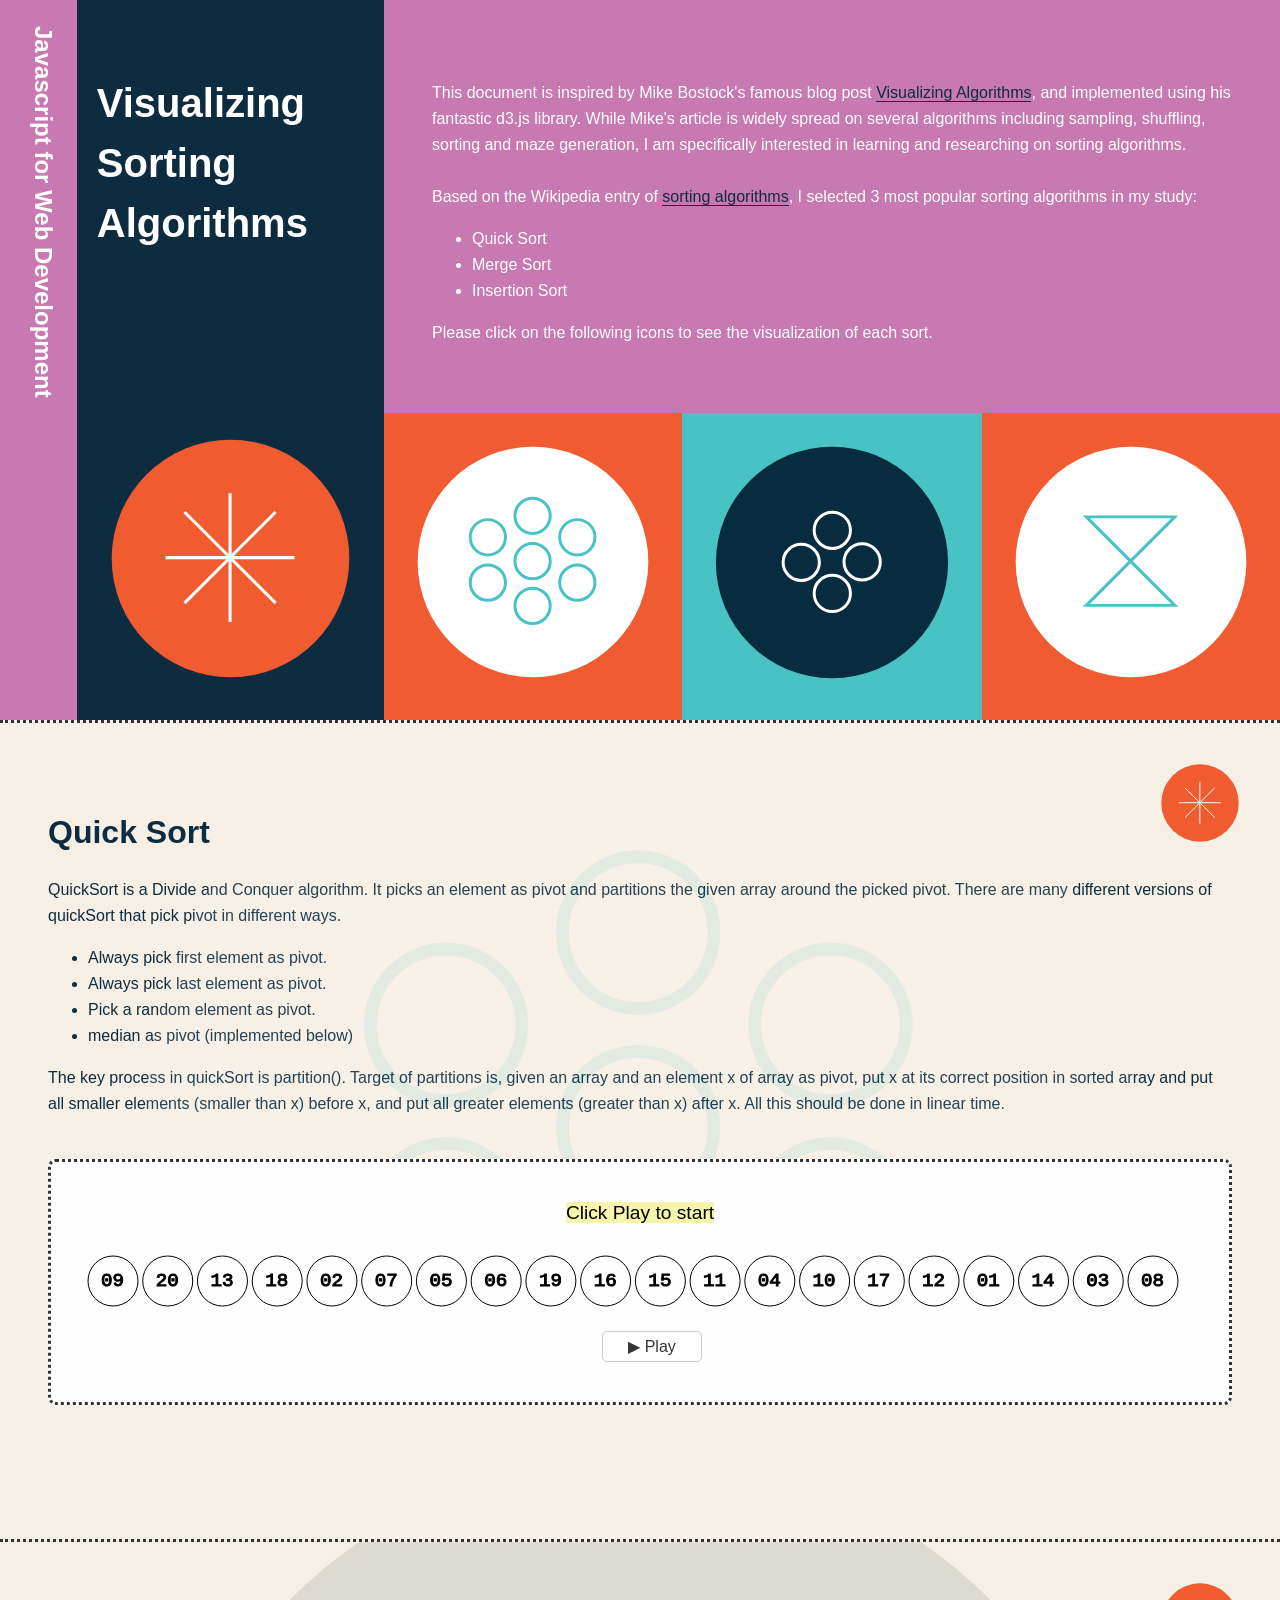
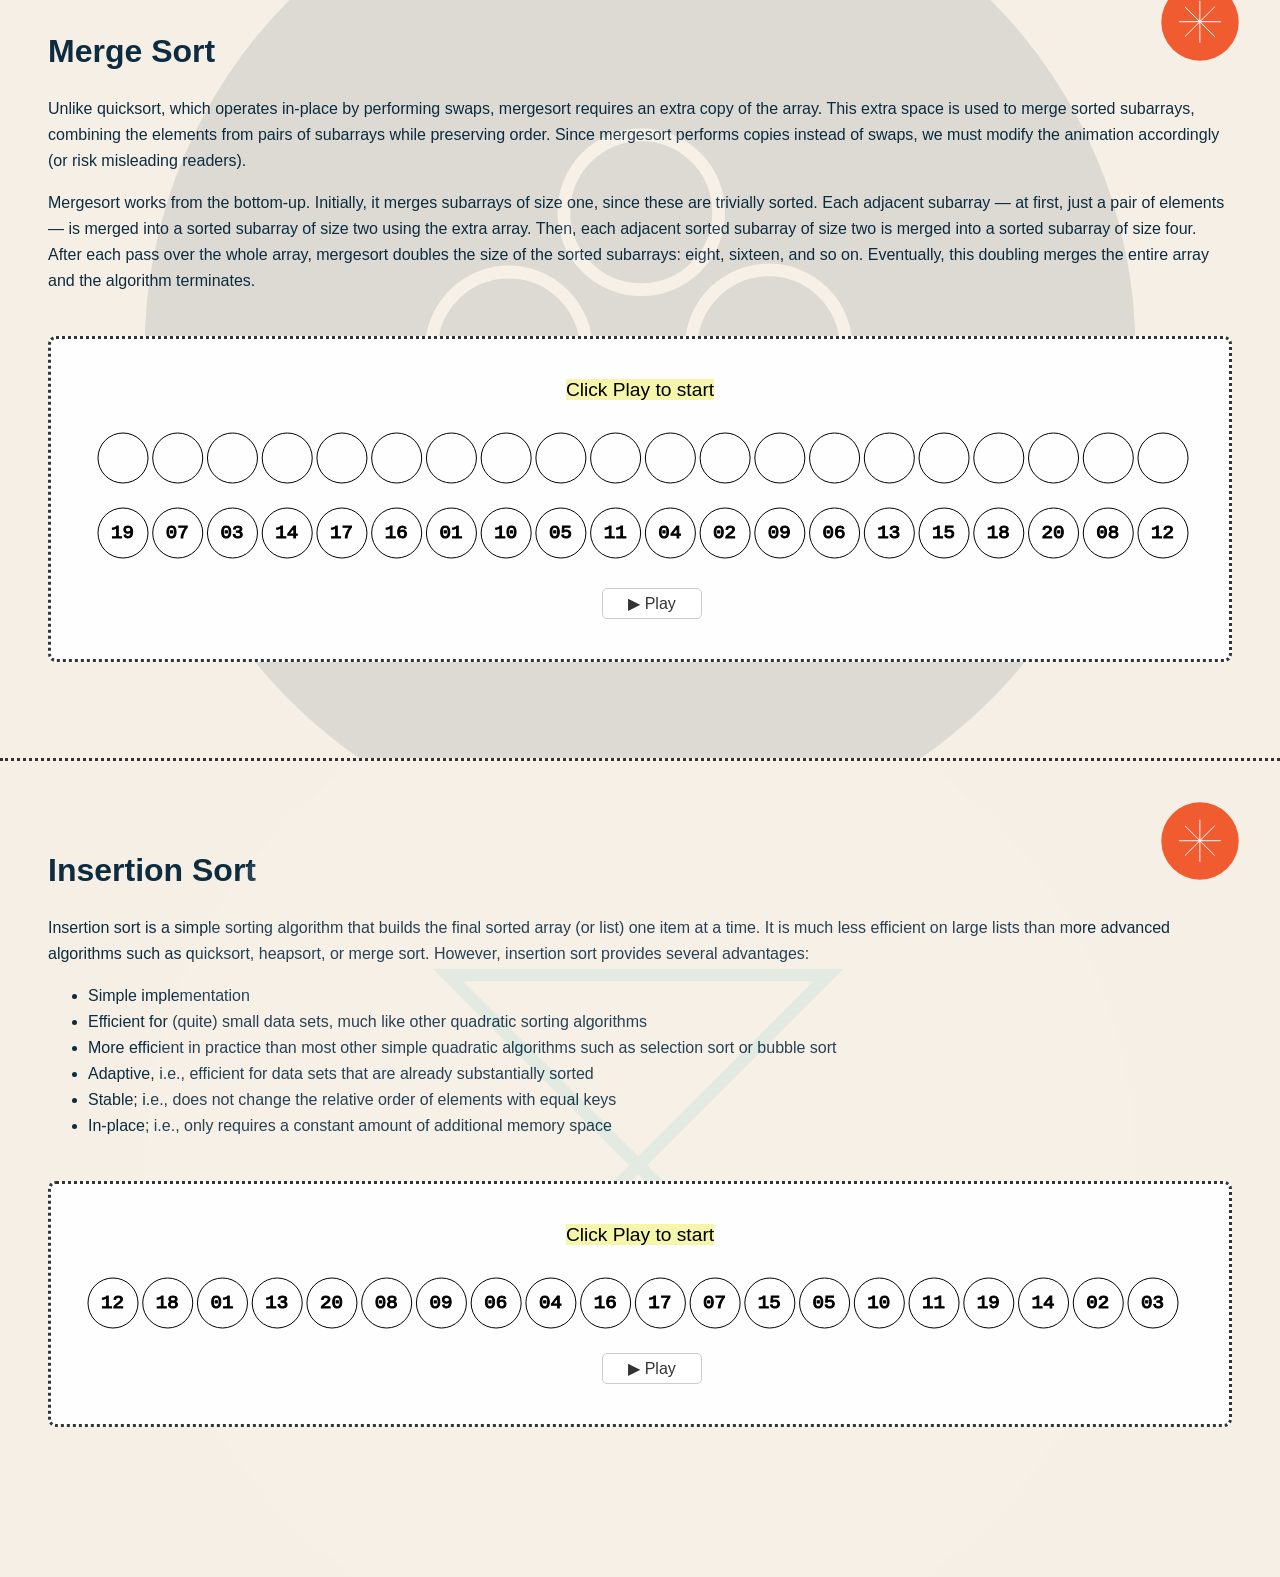
==== index.html @ 838d6e4e "first commit" ====
<!DOCTYPE html>
<html lang="en">
  <head>
    <meta charset="utf-8" />
    <title>Javascript for Web Development Project</title>
    <link rel="stylesheet" media="screen" href="/css/algo_style.css" />
    <meta name="viewport" content="width=device-width, initial-scale=1.0" />
    <script src="/js/d3.min.js"></script>
    <script src="/js/sorting_algo.js"></script>
  </head>
  <body>
    <section class="intro" id="intro">
      <header>
        <div id = 'classname'><h1>Javascript for Web Development</h1></div>
        <div id = 'subject'><h2>Visualizing Sorting Algorithms</h2>
           <div id = 'star_relative'>
            <span class="star_tooltip">Home</span>
          <img src = '/css/icon-star-01.svg'></img>
        </div>
        <div>
      </header>
      <div class="summary" id="summary">
        <div class = "intro_txt">
          <p>
          This document is inspired by Mike Bostock's famous blog post
          <a href='https://bost.ocks.org/mike/algorithms/'>Visualizing Algorithms</a>, and implemented using his fantastic d3.js
          library. While Mike's article is widely spread on several algorithms
          including sampling, shuffling, sorting and maze generation, I am
          specifically interested in learning and researching on sorting
          algorithms. 
          <br/><br/>
          Based on the Wikipedia entry of <a href='https://en.wikipedia.org/wiki/Sorting_algorithm'>sorting algorithms</a>, I
          selected 3 most popular sorting algorithms in my study: </p>
          <ul>
          <li>Quick Sort</li>
          <li>Merge Sort</li>
          <li>Insertion Sort </li>
          </ul>
          <p>Please click on the following icons to see the visualization of each sort.</p>
        </div>
        <div id = 'imgbox'>
        <div class='icon_img' id='img1'><img src = '/css/icon-circles-01.svg' onclick="document.location=document.location.toString().split('#')[0] + '#quicksort';return false;" ></img>
          <span class="img_tooltip">Quick Sort</span></div>
        <div class='icon_img' id='img2'><img  src = '/css/icon-black-circle-01.svg' onclick="document.location=document.location.toString().split('#')[0] + '#mergesort';return false;"></img>
          <span class="img_tooltip">Merge Sort</span></div>
        <div class='icon_img' id='img3'><img  src = '/css/icon-zigzag-01.svg' onclick="document.location=document.location.toString().split('#')[0] + '#insertionsort';return false;"></img>
          <span class="img_tooltip">Insertion Sort</span></div>
        </div>
      </div>
    </section>
    <section class="main" id="main">
      <div id="quicksort" class="animation shuffle">
      <h3>Quick Sort</h3>
      <div class = 'back_btn'> 
        <div class = 'back_relative'>
        <img src = '/css/icon-star-01.svg' onclick="document.location=document.location.toString().split('#')[0] + '#';return false;" ></img>
      <span class = 'backbtn_tooltip'>Back to home</span> </div>
    </div>
      <p>
        QuickSort is a Divide and Conquer algorithm. It picks an element as pivot and partitions the given array around the picked pivot. There are many different versions of quickSort that pick pivot in different ways. </p>
        <ul>
        <li>Always pick first element as pivot.</li>
        <li>Always pick last element as pivot.</li>
        <li>Pick a random element as pivot.</li>
        <li> median as pivot (implemented below)</li></ul>
        <p>The key process in quickSort is partition(). Target of partitions is, given an array and an element x of array as pivot, put x at its correct position in sorted array and put all smaller elements (smaller than x) before x, and put all greater elements (greater than x) after x. All this should be done in linear time.
      </p>
    </br>
      <div id = 'quicksort_vis' class='sort_vis'>
        <div id='notes' class='notes'> <span class='span_msg' id='quicksort_msg'>Click Play to start</span> </div>
        <script>
          quicksort_vis();
        </script>
        </div>
      </div>
      <div class="animation shuffle" id="mergesort">
      <h3>Merge Sort</h3>
      <div class = 'back_btn'> 
        <div class = 'back_relative'>
        <img src = '/css/icon-star-01.svg' onclick="document.location=document.location.toString().split('#')[0] + '#';return false;" ></img>
      <span class = 'backbtn_tooltip'>Back to home</span> </div>
    </div>
      <p>
        Unlike quicksort, which operates in-place by performing swaps, mergesort requires an extra copy of the array. This extra space is used to merge sorted subarrays, combining the elements from pairs of subarrays while preserving order. Since mergesort performs copies instead of swaps, we must modify the animation accordingly (or risk misleading readers).
</p><p>
        Mergesort works from the bottom-up. Initially, it merges subarrays of size one, since these are trivially sorted. Each adjacent subarray — at first, just a pair of elements — is merged into a sorted subarray of size two using the extra array. Then, each adjacent sorted subarray of size two is merged into a sorted subarray of size four. After each pass over the whole array, mergesort doubles the size of the sorted subarrays: eight, sixteen, and so on. Eventually, this doubling merges the entire array and the algorithm terminates.
       </p></br>
      <div id = 'mergesort_vis' class='sort_vis'>
        <div id='notes' class='notes'> <span class='span_msg' id='mergesort_msg'>Click Play to start</span> </div>
          <script>
           mergeSort();
          </script>
   </div>
    </div>
      <div class="animation shuffle" id="insertionsort">
        <h3>Insertion Sort</h3>
      <div class = 'back_btn'> 
        <div class = 'back_relative'>
        <img src = '/css/icon-star-01.svg' onclick="document.location=document.location.toString().split('#')[0] + '#';return false;" ></img>
      <span class = 'backbtn_tooltip'>Back to home</span> </div>
    </div>
    <p>
      Insertion sort is a simple sorting algorithm that builds the final sorted array (or list) one item at a time. It is much less efficient on large lists than more advanced algorithms such as quicksort, heapsort, or merge sort. However, insertion sort provides several advantages:
    </p><ul>
      <li>Simple implementation</li>
      <li>Efficient for (quite) small data sets, much like other quadratic sorting algorithms</li>
      <li>More efficient in practice than most other simple quadratic algorithms such as selection sort or bubble sort</li>
      <li>Adaptive, i.e., efficient for data sets that are already substantially sorted</li>
      <li>Stable; i.e., does not change the relative order of elements with equal keys</li>
      <li>In-place; i.e., only requires a constant amount of additional memory space</li>
    </ul>
  </br>
    <div id = 'insertionsort_vis' class='sort_vis'>
      <div id='notes' class='notes'> <span class='span_msg' id='insertionsort_msg'>Click Play to start</span> 
      </div>
      <script>
       insertionSort();
      </script>
      </div>
    </div>
    </section>
  </body>
</html>
---- css/algo_style.css ----
/* 
==========================================================================
Reset
==========================================================================
*/

/*! normalize.css v2.1.0 | MIT License | git.io/normalize */
article,
aside,
details,
figcaption,
figure,
footer,
header,
hgroup,
main,
nav,
section,
summary {
  display: block;
  overflow: hidden;
}
audio,
canvas,
video {
  display: inline-block;
}
audio:not([controls]) {
  display: none;
  height: 0;
}
[hidden] {
  display: none;
}
html {
  font-family: sans-serif;
  -webkit-text-size-adjust: 100%;
  -ms-text-size-adjust: 100%;
}
body {
  margin: 0;
}
a:focus {
  outline: thin dotted;
}
a:active,
a:hover {
  outline: 0;
}
h1 {
  font-size: 2em;
  margin: 0.67em 0;
}
abbr[title] {
  border-bottom: 1px dotted;
}
b,
strong {
  font-weight: bold;
}
dfn {
  font-style: italic;
}
hr {
  -moz-box-sizing: content-box;
  box-sizing: content-box;
  height: 0;
}
mark {
  background: #ff0;
  color: #000;
}
code,
kbd,
pre,
samp {
  font-family: monospace, serif;
  font-size: 1em;
}
pre {
  white-space: pre-wrap;
}
q {
  quotes: "\201C""\201D""\2018""\2019";
}
small {
  font-size: 80%;
}
sub,
sup {
  font-size: 75%;
  line-height: 0;
  position: relative;
  vertical-align: baseline;
}
sup {
  top: -0.5em;
}
sub {
  bottom: -0.25em;
}
img {
  border: 0;
}
svg:not(:root) {
  overflow: hidden;
}
figure {
  margin: 0;
}
fieldset {
  border: 1px solid #c0c0c0;
  margin: 0 2px;
  padding: 0.35em 0.625em 0.75em;
}
legend {
  border: 0;
  padding: 0;
}
button,
input,
select,
textarea {
  font-family: inherit;
  font-size: 100%;
  margin: 0;
}
button,
input {
  line-height: normal;
}
button,
select {
  text-transform: none;
}
button,
html input[type="button"],
input[type="reset"],
input[type="submit"] {
  -webkit-appearance: button;
  cursor: pointer;
}
button[disabled],
html input[disabled] {
  cursor: default;
}
input[type="checkbox"],
input[type="radio"] {
  box-sizing: border-box;
  padding: 0;
}
input[type="search"] {
  -webkit-appearance: textfield;
  -moz-box-sizing: content-box;
  -webkit-box-sizing: content-box;
  box-sizing: content-box;
}
input[type="search"]::-webkit-search-cancel-button,
input[type="search"]::-webkit-search-decoration {
  -webkit-appearance: none;
}
button::-moz-focus-inner,
input::-moz-focus-inner {
  border: 0;
  padding: 0;
}
textarea {
  overflow: auto;
  vertical-align: top;
}
table {
  border-collapse: collapse;
  border-spacing: 0;
}

/* 
==========================================================================
Some globals
==========================================================================
*/
abbr[title],
acronym[title] {
  border-bottom-width: 0;
}
html,
body {
  font-family: "ff-meta-web-pro", sans-serif;
  text-rendering: optimizeLegibility;
  font-size: 100%;
  line-height: 26px;
  background: #f6efe5;
  background-size: 60%;
  color: #0d2c40;
}
a {
  color: #0d2c40;
  text-decoration: none;
  border-bottom: 1px solid #0d2c40;
  -webkit-transition: all 0.2s ease-out;
  -moz-transition: all 0.2s ease-out;
  -o-transition: all 0.2s ease-out;
  -ms-transition: all 0.2s ease-out;
  transition: all 0.2s ease-out;
}
a:hover {
  color: rgba(0, 0, 0, 0.4);
  border-bottom: 1px solid rgba(0, 0, 0, 0.4);
}

/* 
==========================================================================
Intro Section
==========================================================================
*/

.intro {
  display: grid;
  grid-template-columns: 30% 70%;
  min-height: 45em;
}

.intro header {
  background: #c879b2;
  display: flex;
  flex-direction: row;
  justify-content: space-between;
}

#classname {
  width: 20%;
  margin: 0;
}

#classname h1 {
  color: white;
  transform: rotate(90deg);
  transform-origin: left top;
  font-size: 1.5em;
  position: relative;
  left: 50%;
  margin-left: 0.75em;
  top: 10px;
  white-space: nowrap;
}

#subject {
  margin: 0;
  background: #0d2c40;
  display: flex;
  flex-direction: column;
  justify-content: space-between;
}

#subject h2 {
  color: #ffffff;
  font-size: 2.5em;
  line-height: 1.5em;
  padding: 1em 0.5em 0 0.5em;
}

#subject img {
  width: 100%;
}

#star_relative {
  margin-top: auto;
  position: relative;
}

#star_relative .star_tooltip {
  visibility: hidden;
  width: 120px;
  background-color: white;
  color: black;
  text-align: center;
  padding: 5px 0;
  border-radius: 6px;

  /* Position the tooltip text - see examples below! */
  position: absolute;
  left: 20px;
  top: -20px;
  z-index: 1;
}

#star_relative:hover .star_tooltip {
  visibility: visible;
}

#star_relative img:hover {
  animation: spin 2s linear infinite;
}

.intro #summary {
  margin: 0;
  background: #c879b2;
  display: flex;
  flex-direction: column;
  justify-content: space-between;
  overflow: hidden;
}

.intro #summary .intro_txt {
  color: #ffffff;
  margin: 0 0 0 0;
  padding: 4em 3em 2em 3em;
}

.intro #summary #imgbox {
  background: #f15b31;
}

.intro #summary .icon_img:nth-child(odd) {
  background: #f15b31;
  margin: 0;
  position: relative;
  float: left;
  width: 33.3%;
}

.intro #summary .icon_img:nth-child(even) {
  background: #48c2c5;
  margin: 0;
  position: relative;
  float: left;
  width: 33.4%;
}

.intro #summary .icon_img .img_tooltip {
  visibility: hidden;
  width: 120px;
  background-color: black;
  color: #fff;
  text-align: center;
  padding: 5px 0;
  border-radius: 6px;

  /* Position the tooltip text - see examples below! */
  position: absolute;
  left: 0;
  z-index: 1;
}

.intro #summary .icon_img:hover .img_tooltip {
  visibility: visible;
}

.intro #summary .icon_img img:hover {
  animation: spin 1s linear infinite;
}

@keyframes spin {
  100% {
    transform: rotate(360deg);
  }
}

@media (max-width: 70em) {
  .intro {
    display: grid;
    grid-template-columns: 100%;
    height: fit-content;
  }

  .intro header {
    justify-content: flex-start;
    background-color: #0d2c40;
  }

  .intro header #classname {
    background: #f15a30;
  }

  .intro header #classname h1 {
    white-space: normal;
    inline-size: 350px;
    overflow-wrap: break-word;
  }

  .intro header #subject h2 {
    padding: 0 0.5em 0 0.5em;
  }

  .intro header #subject img {
    width: 40%;
    height: 100%;
  }
}

/* 
==========================================================================
Main section
==========================================================================
*/

.animation {
  position: relative;
  cursor: pointer;
}

.animation--playing button {
  opacity: 0;
}

.animation button {
  cursor: pointer;
  position: absolute;
  bottom: 40px;
  padding: 5px 10px;
  border-radius: 5px;
  border: solid 1px #ccc;
  color: #333;
  background: #fff;
  width: 100px;
  left: 50%;
  margin-left: -38px;
}

.animation:not(.animation--playing) button {
  transition: opacity 250ms linear;
  transition-delay: 2s;
}

.animation:hover button {
  border-color: #000;
  color: #000;
  box-shadow: 0 2px 4px rgba(0, 0, 0, 0.2);
}

.animation button:focus {
  outline: none;
}

.animation--playing button,
.animation:active button {
  box-shadow: inset 0 0 4px rgba(0, 0, 0, 0.2) !important;
}

.shuffle .text {
  font-family: "Courier New", Courier, monospace;
  stroke: black;
  font-size: 1.2em;
  /* text-decoration-line: overline; */
}

.shuffle .notes {
  padding-top: 2em;
  padding-bottom: 0.5em;
  width: 100%;
  text-align: center;
  margin-left: auto;
  font-size: 1.2em;
  color: black;
}

.shuffle .notes .span_msg {
  background-color: rgb(245, 245, 171);
}

.shuffle .box,
.circle {
  stroke: black;
  fill: none;
}

.shuffle .circle--active {
  stroke: #f15a30;
  fill: #f15a30;
  fill-opacity: 0.2;
}

.shuffle .circle--inactive {
  stroke: #48c2c5;
  fill: #48c2c5;
  fill-opacity: 0.2;
}

.shuffle .circle--compare {
  stroke: #003399;
  fill: #003399;
  fill-opacity: 0.2;
}

.shuffle .text--active {
  stroke: #f15a30;
  stroke-width: 2px;
}

.shuffle .text--inactive {
  /* stroke: #066; */
  stroke-width: 1px;
}

.main .animation {
  position: relative;
  min-height: 45em;
  margin: 0 0 0 0;
  padding: 4em 3em 2em 3em;
  border-top: #333 dotted;
}

.main #quicksort::before {
  content: "";
  background-image: url("/css/icon-circles-01.svg");
  background-size: cover;
  background-repeat: no-repeat;
  background-position: center;
  position: absolute;
  top: 0px;
  right: 0px;
  bottom: 0px;
  left: 0px;
  opacity: 0.1;
}

.main #mergesort::before {
  content: "";
  background-image: url("/css/icon-black-circle-01.svg");
  background-size: cover;
  background-repeat: no-repeat;
  background-position: center;
  position: absolute;
  top: 0px;
  right: 0px;
  bottom: 0px;
  left: 0px;
  opacity: 0.1;
}

.main #insertionsort::before {
  content: "";
  background-image: url("/css/icon-zigzag-01.svg");
  background-size: cover;
  background-repeat: no-repeat;
  background-position: center;
  position: absolute;
  top: 0px;
  right: 0px;
  bottom: 0px;
  left: 0px;
  opacity: 0.1;
}

.main .animation h3 {
  font-size: 2em;
}

.main .animation .back_btn {
  position: absolute;
  right: 30px;
  top: 30px;
  /* animation: spin 1s linear infinite; */
}

.main .animation .back_btn .back_relative {
  position: relative;
  width: 100px;
  height: 100px;
  /* display: block; */
}

.main .animation .back_btn .back_relative img {
  animation: spin 1s linear infinite;
}

.main .animation .back_btn .back_relative .backbtn_tooltip {
  visibility: hidden;
  width: 150px;
  background-color: black;
  color: #fff;
  text-align: center;
  padding: 5px 0;
  border-radius: 6px;

  /* Position the tooltip text - see examples below! */
  position: absolute;
  right: 100px;
  top: 30px;
  z-index: 1;
}

.main .animation .back_btn .back_relative:hover .backbtn_tooltip {
  visibility: visible;
}

.sort_vis {
  position: relative;
  height: 15em;
  border: #333 dotted;
  border-radius: 8px;
  background-color: #fefefe;
}

#mergesort_vis {
  height: 20em;
}

.shuffle .line {
  stroke: #aaa;
  stroke-width: 1.5px;
  stroke-linecap: round;
  transition: all 500ms linear;
}

.shuffle .line--active {
  stroke: #f00;
  stroke-width: 3px;
}

.shuffle .line--inactive {
  stroke: #000;
}

.shuffle .line--divider {
  stroke: #f15a30;
  stroke-dasharray: 3;
}

@media (min-width: 120em) {
  .intro #summary .intro_txt {
    color: #ffffff;
    margin: 0 0 0 0;
    padding: 6em 3em 10em 3em;
  }
  .main .animation {
    min-height: 55em;
  }
}
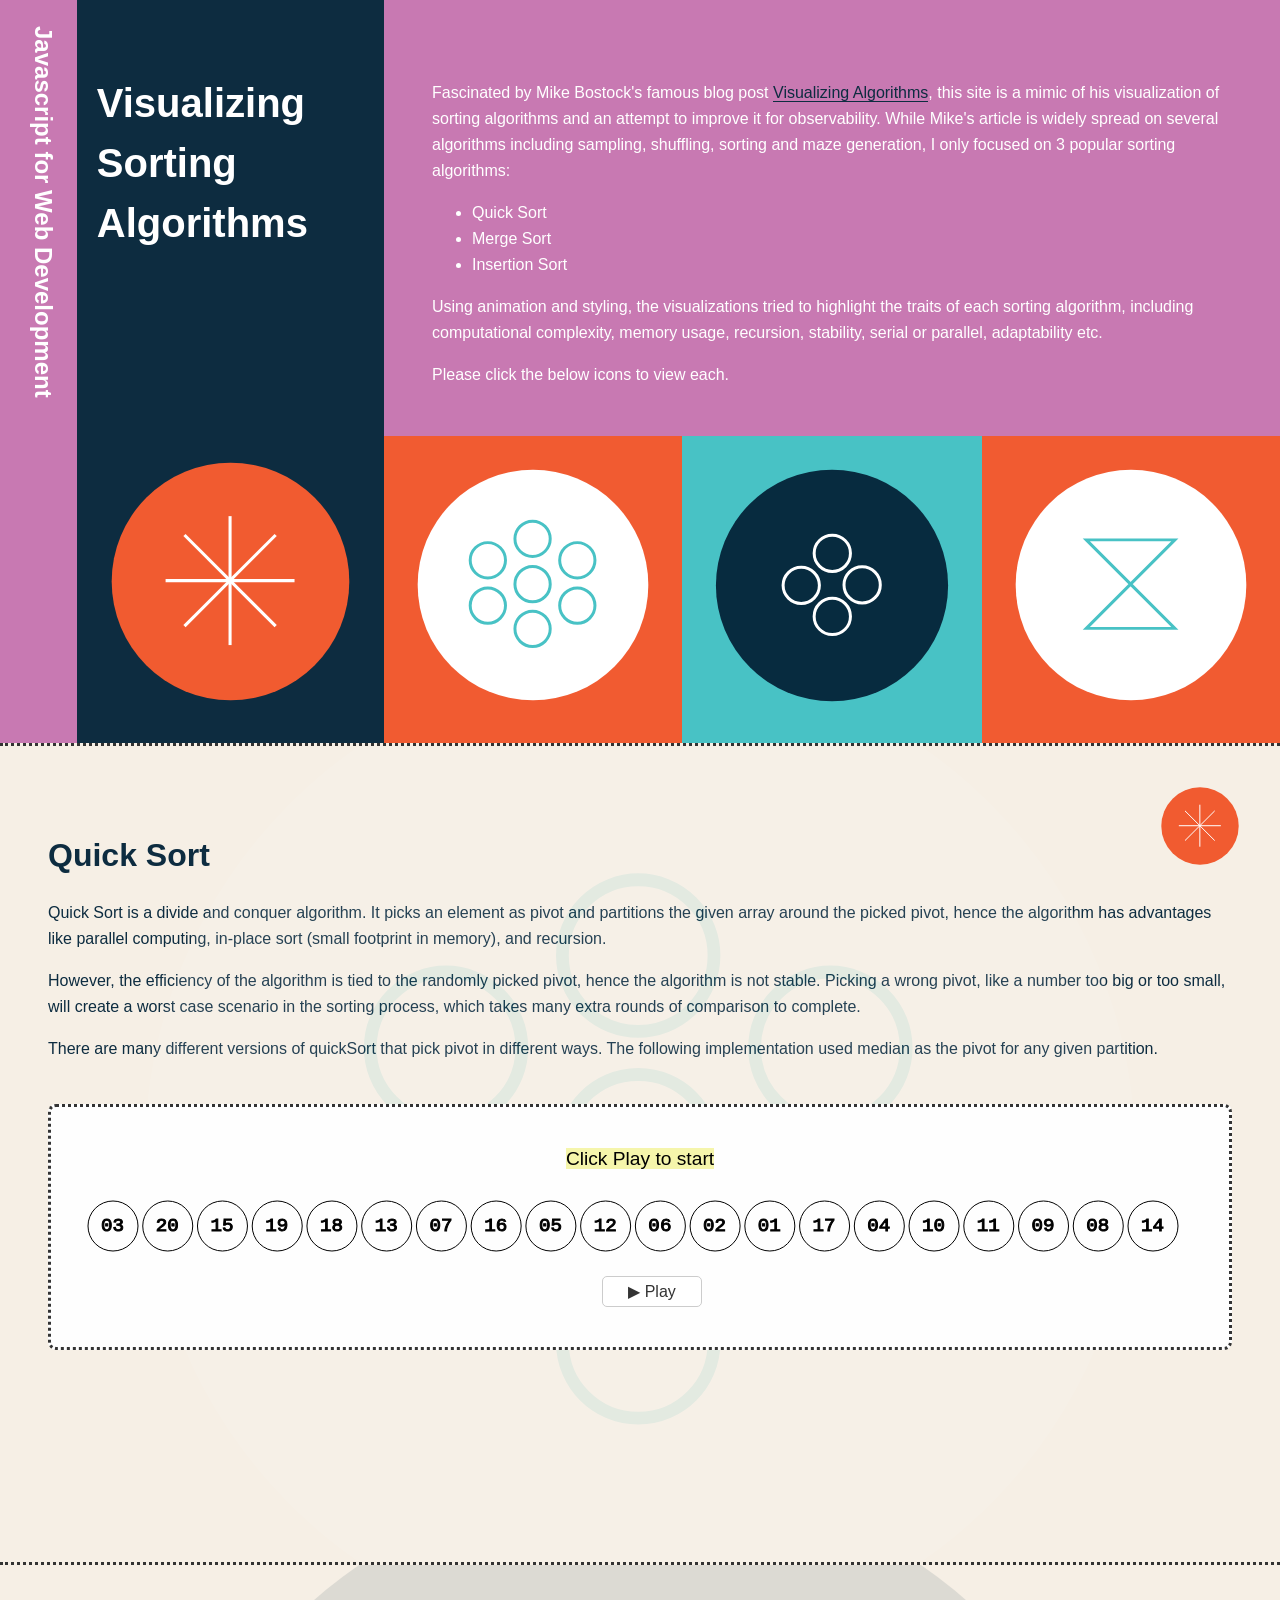
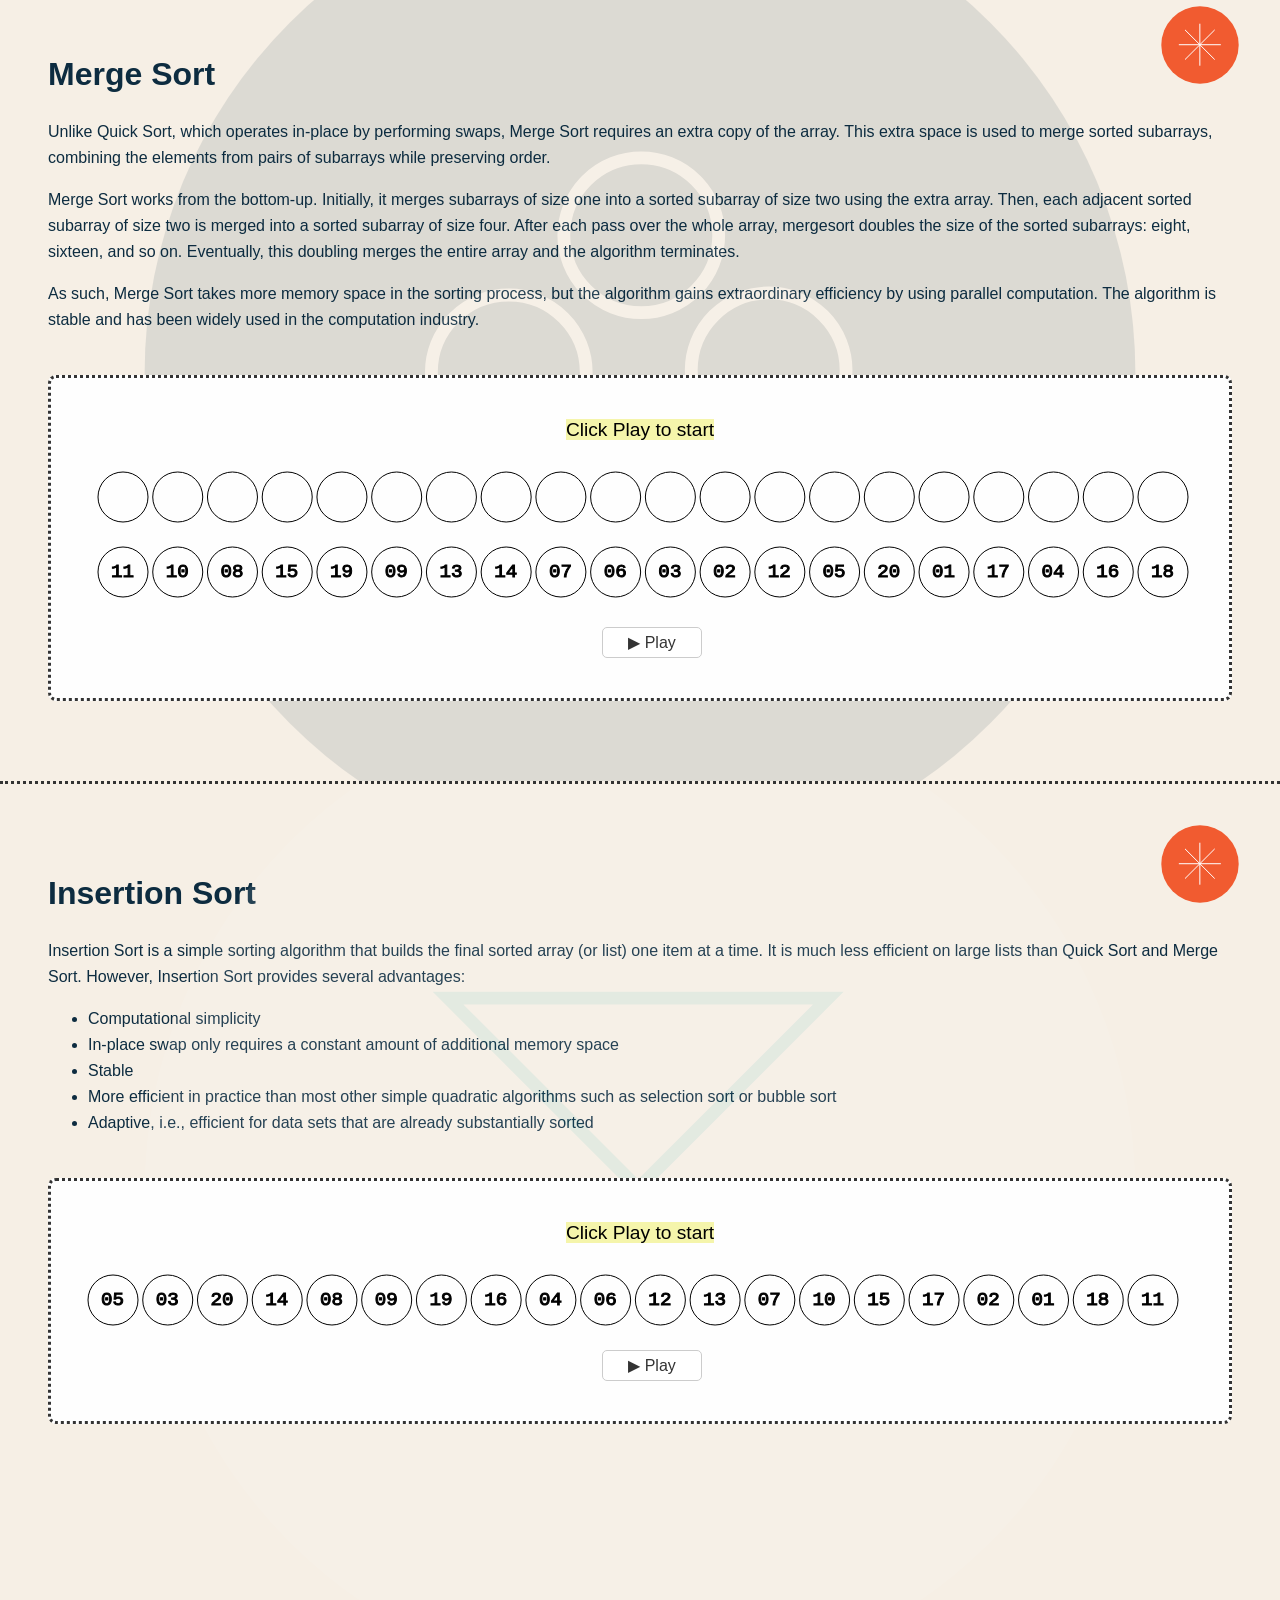
==== commit e56eb938: "updated text" ====
--- a/index.html
+++ b/index.html
@@ -22,21 +22,17 @@
       <div class="summary" id="summary">
         <div class = "intro_txt">
           <p>
-          This document is inspired by Mike Bostock's famous blog post
-          <a href='https://bost.ocks.org/mike/algorithms/'>Visualizing Algorithms</a>, and implemented using his fantastic d3.js
-          library. While Mike's article is widely spread on several algorithms
-          including sampling, shuffling, sorting and maze generation, I am
-          specifically interested in learning and researching on sorting
-          algorithms. 
-          <br/><br/>
-          Based on the Wikipedia entry of <a href='https://en.wikipedia.org/wiki/Sorting_algorithm'>sorting algorithms</a>, I
-          selected 3 most popular sorting algorithms in my study: </p>
+          Fascinated by Mike Bostock's famous blog post
+          <a href='https://bost.ocks.org/mike/algorithms/'>Visualizing Algorithms</a>, this site is a mimic of his visualization of sorting algorithms and an attempt to improve it for observability. While Mike's article is widely spread on several algorithms
+          including sampling, shuffling, sorting and maze generation, I only focused on 3 popular sorting algorithms:</p>
           <ul>
           <li>Quick Sort</li>
           <li>Merge Sort</li>
           <li>Insertion Sort </li>
           </ul>
-          <p>Please click on the following icons to see the visualization of each sort.</p>
+          <p>Using animation and styling, the visualizations tried to highlight the traits of each sorting algorithm, including computational complexity, memory usage,  recursion,  stability, serial or parallel, adaptability etc. 
+          </p><p>
+            Please click the below icons to view each.</p>
         </div>
         <div id = 'imgbox'>
         <div class='icon_img' id='img1'><img src = '/css/icon-circles-01.svg' onclick="document.location=document.location.toString().split('#')[0] + '#quicksort';return false;" ></img>
@@ -56,15 +52,13 @@
         <img src = '/css/icon-star-01.svg' onclick="document.location=document.location.toString().split('#')[0] + '#';return false;" ></img>
       <span class = 'backbtn_tooltip'>Back to home</span> </div>
     </div>
-      <p>
-        QuickSort is a Divide and Conquer algorithm. It picks an element as pivot and partitions the given array around the picked pivot. There are many different versions of quickSort that pick pivot in different ways. </p>
-        <ul>
-        <li>Always pick first element as pivot.</li>
-        <li>Always pick last element as pivot.</li>
-        <li>Pick a random element as pivot.</li>
-        <li> median as pivot (implemented below)</li></ul>
-        <p>The key process in quickSort is partition(). Target of partitions is, given an array and an element x of array as pivot, put x at its correct position in sorted array and put all smaller elements (smaller than x) before x, and put all greater elements (greater than x) after x. All this should be done in linear time.
-      </p>
+    <p>
+    Quick Sort is a divide and conquer algorithm. It picks an element as pivot and partitions the given array around the picked pivot, hence the algorithm has advantages like parallel computing, in-place sort (small footprint in memory), and recursion.
+  </p><p>
+    However, the efficiency of the algorithm is tied to the randomly picked pivot, hence the algorithm is not stable.   Picking a wrong pivot, like a number too big or too small,  will create a worst case scenario in the sorting process, which takes many extra rounds of comparison to complete.
+  </p><p>
+    There are many different versions of quickSort that pick pivot in different ways.  The following implementation used median as the pivot for any given partition.
+  </p>
     </br>
       <div id = 'quicksort_vis' class='sort_vis'>
         <div id='notes' class='notes'> <span class='span_msg' id='quicksort_msg'>Click Play to start</span> </div>
@@ -80,11 +74,14 @@
         <img src = '/css/icon-star-01.svg' onclick="document.location=document.location.toString().split('#')[0] + '#';return false;" ></img>
       <span class = 'backbtn_tooltip'>Back to home</span> </div>
     </div>
-      <p>
-        Unlike quicksort, which operates in-place by performing swaps, mergesort requires an extra copy of the array. This extra space is used to merge sorted subarrays, combining the elements from pairs of subarrays while preserving order. Since mergesort performs copies instead of swaps, we must modify the animation accordingly (or risk misleading readers).
-</p><p>
-        Mergesort works from the bottom-up. Initially, it merges subarrays of size one, since these are trivially sorted. Each adjacent subarray — at first, just a pair of elements — is merged into a sorted subarray of size two using the extra array. Then, each adjacent sorted subarray of size two is merged into a sorted subarray of size four. After each pass over the whole array, mergesort doubles the size of the sorted subarrays: eight, sixteen, and so on. Eventually, this doubling merges the entire array and the algorithm terminates.
-       </p></br>
+  <p>
+    Unlike Quick Sort, which operates in-place by performing swaps, Merge Sort requires an extra copy of the array. This extra space is used to merge sorted subarrays, combining the elements from pairs of subarrays while preserving order.
+  </p><p>
+    Merge Sort works from the bottom-up. Initially, it merges subarrays of size one into a sorted subarray of size two using the extra array. Then, each adjacent sorted subarray of size two is merged into a sorted subarray of size four. After each pass over the whole array, mergesort doubles the size of the sorted subarrays: eight, sixteen, and so on. Eventually, this doubling merges the entire array and the algorithm terminates.
+  </p><p>
+    As such, Merge Sort takes more memory space in the sorting process, but the algorithm gains extraordinary efficiency by using parallel computation.  The algorithm is stable and has been widely used in the computation industry. 
+  </p>
+      </br>
       <div id = 'mergesort_vis' class='sort_vis'>
         <div id='notes' class='notes'> <span class='span_msg' id='mergesort_msg'>Click Play to start</span> </div>
           <script>
@@ -100,14 +97,13 @@
       <span class = 'backbtn_tooltip'>Back to home</span> </div>
     </div>
     <p>
-      Insertion sort is a simple sorting algorithm that builds the final sorted array (or list) one item at a time. It is much less efficient on large lists than more advanced algorithms such as quicksort, heapsort, or merge sort. However, insertion sort provides several advantages:
+      Insertion Sort is a simple sorting algorithm that builds the final sorted array (or list) one item at a time. It is much less efficient on large lists than Quick Sort and Merge Sort. However, Insertion Sort provides several advantages:
     </p><ul>
-      <li>Simple implementation</li>
-      <li>Efficient for (quite) small data sets, much like other quadratic sorting algorithms</li>
-      <li>More efficient in practice than most other simple quadratic algorithms such as selection sort or bubble sort</li>
+      <li>Computational simplicity</li>
+      <li> In-place swap only requires a constant amount of additional memory space</li>
+      <li> Stable
+      <li> More efficient in practice than most other simple quadratic algorithms such as selection sort or bubble sort</li>
       <li>Adaptive, i.e., efficient for data sets that are already substantially sorted</li>
-      <li>Stable; i.e., does not change the relative order of elements with equal keys</li>
-      <li>In-place; i.e., only requires a constant amount of additional memory space</li>
     </ul>
   </br>
     <div id = 'insertionsort_vis' class='sort_vis'>
